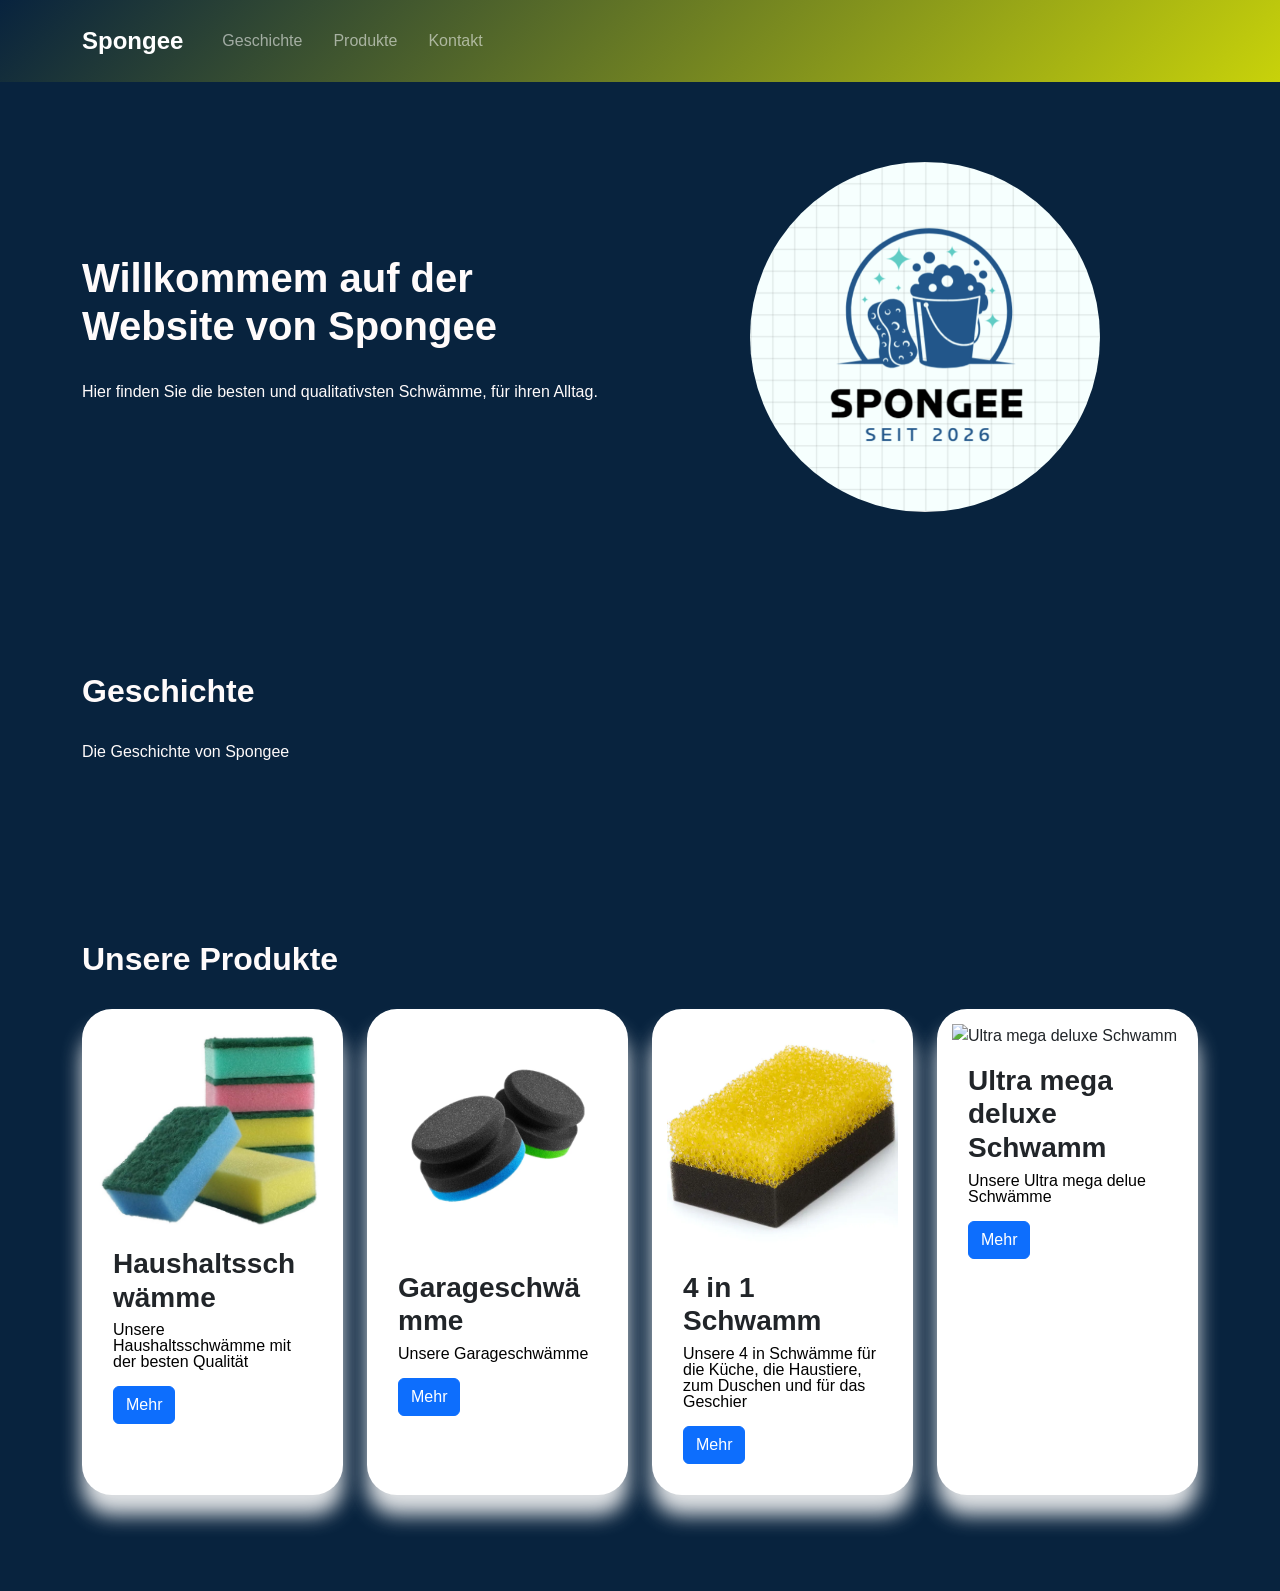
==== index.html @ 1c4dd269 "start Webpage was created" ====
<!DOCTYPE html>
<html lang="de">

<head>

    <meta charset="utf-8">

    <meta name="viewport" content="width=device-width, initial-scale=1">

    <title>Spongee</title>

    <!-- Favicon -->
    <link rel="icon" type="image/png" href="images/sponge.png">

    <!-- Bootstrap -->
    <link href="https://cdn.jsdelivr.net/npm/bootstrap@5.3.8/dist/css/bootstrap.min.css" rel="stylesheet">

    <!-- Eigenes CSS -->
    <link rel="stylesheet" href="style.css">

</head>

<body>

    <!-- NAVIGATION -->
    <header class="sticky-top">

        <nav class="navbar navbar-expand-lg bg-dark navbar-dark">

            <div class="container">

                <a class="navbar-brand" href="#">
                    Spongee
                </a>

                <button class="navbar-toggler"
                        type="button"
                        data-bs-toggle="collapse"
                        data-bs-target="#navigation">

                    <span class="navbar-toggler-icon"></span>

                </button>

                <div class="collapse navbar-collapse" id="navigation">

                    <div class="navbar-nav">

                        <a class="nav-link" href="#Geschichte">
                            Geschichte
                        </a>

                        <a class="nav-link" href="#Produkte">
                            Produkte
                        </a>

                        <a class="nav-link" href="#Kontakt">
                            Kontakt
                        </a>

                    </div>

                </div>

            </div>

        </nav>

    </header>

      <!-- STARTSEITE -->
    <section id="start">

        <div class="container">

            <div class="row align-items-center">

                <div class="col-md-6">

                    <h1>
                        Willkommem auf der Website von Spongee
                    </h1>

                    <p>
                        Hier finden Sie die besten und qualitativsten Schwämme, für ihren Alltag.
                    </p>

                </div>

                <div class="col-md-6 text-center">

                    <img src="images/spongee-logo.png"
                         alt="Logo von Spongee "
                         class="logo">

                </div>

            </div>

        </div>

    </section>


    <!-- Die Geschichte von Spongee-->
    <section id="Geschichte">

        <div class="container">

            <h2>
                Geschichte
            </h2>

            <p>
                Die Geschichte von Spongee
            </p>

        </div>

    </section>

    <!-- PRODUKT 1 -->
    <section id="Produkte">

        <div class="container">

            <h2>
                Unsere Produkte
            </h2>

            <div class="row">


                <!-- Haushalt -->
                <div class="col-md-3 mb-3">

                    <div class="card produkt1-card h-100">

                        <img src="images/haushalts-schwämme.jpg"
                             class="produkt-hintergrund"
                             alt="Haushaltschwämme">

                        <div class="card-body produkt1-inhalt">

                            <h3 class="card-title">
                                Haushaltsschwämme
                            </h3>

                            <p class="card-text">
                                Unsere Haushaltsschwämme
                                mit der besten Qualität
                            </p>

                            <button type="button"
                                    class="btn btn-primary"
                                    data-bs-toggle="modal"
                                    data-bs-target="#produkt1">

                                Mehr

                            </button>

                        </div>

                    </div>

                </div>

                 <!-- PRODUKT 2 -->
        <div class="col-md-3 mb-3">

        <div class="card produkt2-card h-100">

        <img src="images/garageschwämme.jpg"
             class="projekt-hintergrund"
             alt="garageschwämme">

        <div class="card-body produkt2-inhalt">

            <h3 class="card-title">
                Garageschwämme
            </h3>

            <p class="card-text">
                Unsere Garageschwämme
            </p>

            <button type="button"
             class="btn btn-primary"
          data-bs-toggle="modal"
           data-bs-target="#produkt2">

                 Mehr

        </button>

        </div>

    </div>

</div>

<!-- PRODUKT 3 -->
<div class="col-md-3 mb-3">

    <div class="card produkt3-card h-100">

        <img src="images/4 in 1 Schwamm.jpg"
             class="projekt-hintergrund"
             alt="4 in 1 Schwamm">

        <div class="card-body produkt3-inhalt">

            <h3 class="card-title">
                4 in 1 Schwamm
            </h3>

            <p class="card-text">
                Unsere 4 in Schwämme für die Küche, die Haustiere,
                zum Duschen und für das Geschier 
            </p>

            <button type="button"
                    class="btn btn-primary"
                    data-bs-toggle="modal"
                    data-bs-target="#produkt3">
                Mehr
            </button>

        </div>

    </div>

</div>

<!--PRODUKT 4-->

<div class="col-md-3 mb-3">

    <div class="card produkt4-card h-100">

        <img src="images/ Schwamm.jpg"
             class="projekt-hintergrund"
             alt="Ultra mega deluxe Schwamm">

        <div class="card-body produkt4-inhalt">

            <h3 class="card-title">
                Ultra mega deluxe Schwamm
            </h3>

            <p class="card-text">
                Unsere Ultra mega delue Schwämme
            </p>

            <button type="button"
                    class="btn btn-primary"
                    data-bs-toggle="modal"
                    data-bs-target="#produkt4">
                Mehr
            </button>

        </div>

    </div>

</div>
---- style.css ----
body {
    font-family: Arial, Helvetica, sans-serif;
    margin: 0;
    background-color: rgb(8, 35, 62);
    color: rgb(255, 251, 251);
}

section {
    padding: 80px 0;
}

h1,
h2 {
    margin-bottom: 30px;
    font-weight: 700;
}

/* Navigation */

.navbar {
    padding: 18px 0;
    position: sticky;
    top: 0;
    z-index: 1000;
}

.navbar-brand {
    font-size: 1.5rem;
    font-weight: bold;
}

.nav-link {
    margin-left: 15px;
}

.navbar {
background: linear-gradient(135deg, rgb(8, 35, 62), rgb(200, 210, 10)) !important;
}

/* Geschichte von Spongee*/

#ueber-mich {
    background-color: #fbfafa;
    text-align: center;
}

#ueber-mich p {
    max-width: 700px;
    margin: 0 auto;
    font-size: 1.1rem;
    line-height: 1.7;
}

/* Produkte */

#produkt {
    background-color: #f4f6f8;
}

#produkt h2 {
    text-align: center;
}

.card {
    height: 100%;
    border: none;
    border-radius: 30px;
    padding: 15px;
    box-shadow: 0 20px 20px rgba(248, 248, 248, 0.895);
}

.card-title {
    font-weight: bold;
}

.card-text {
    color: #000000;
    line-height: 1;
}
/* Logo */

.logo {
    width: 350px;
    height: 350px;
    object-fit: cover;
    border-radius: 50%;
}
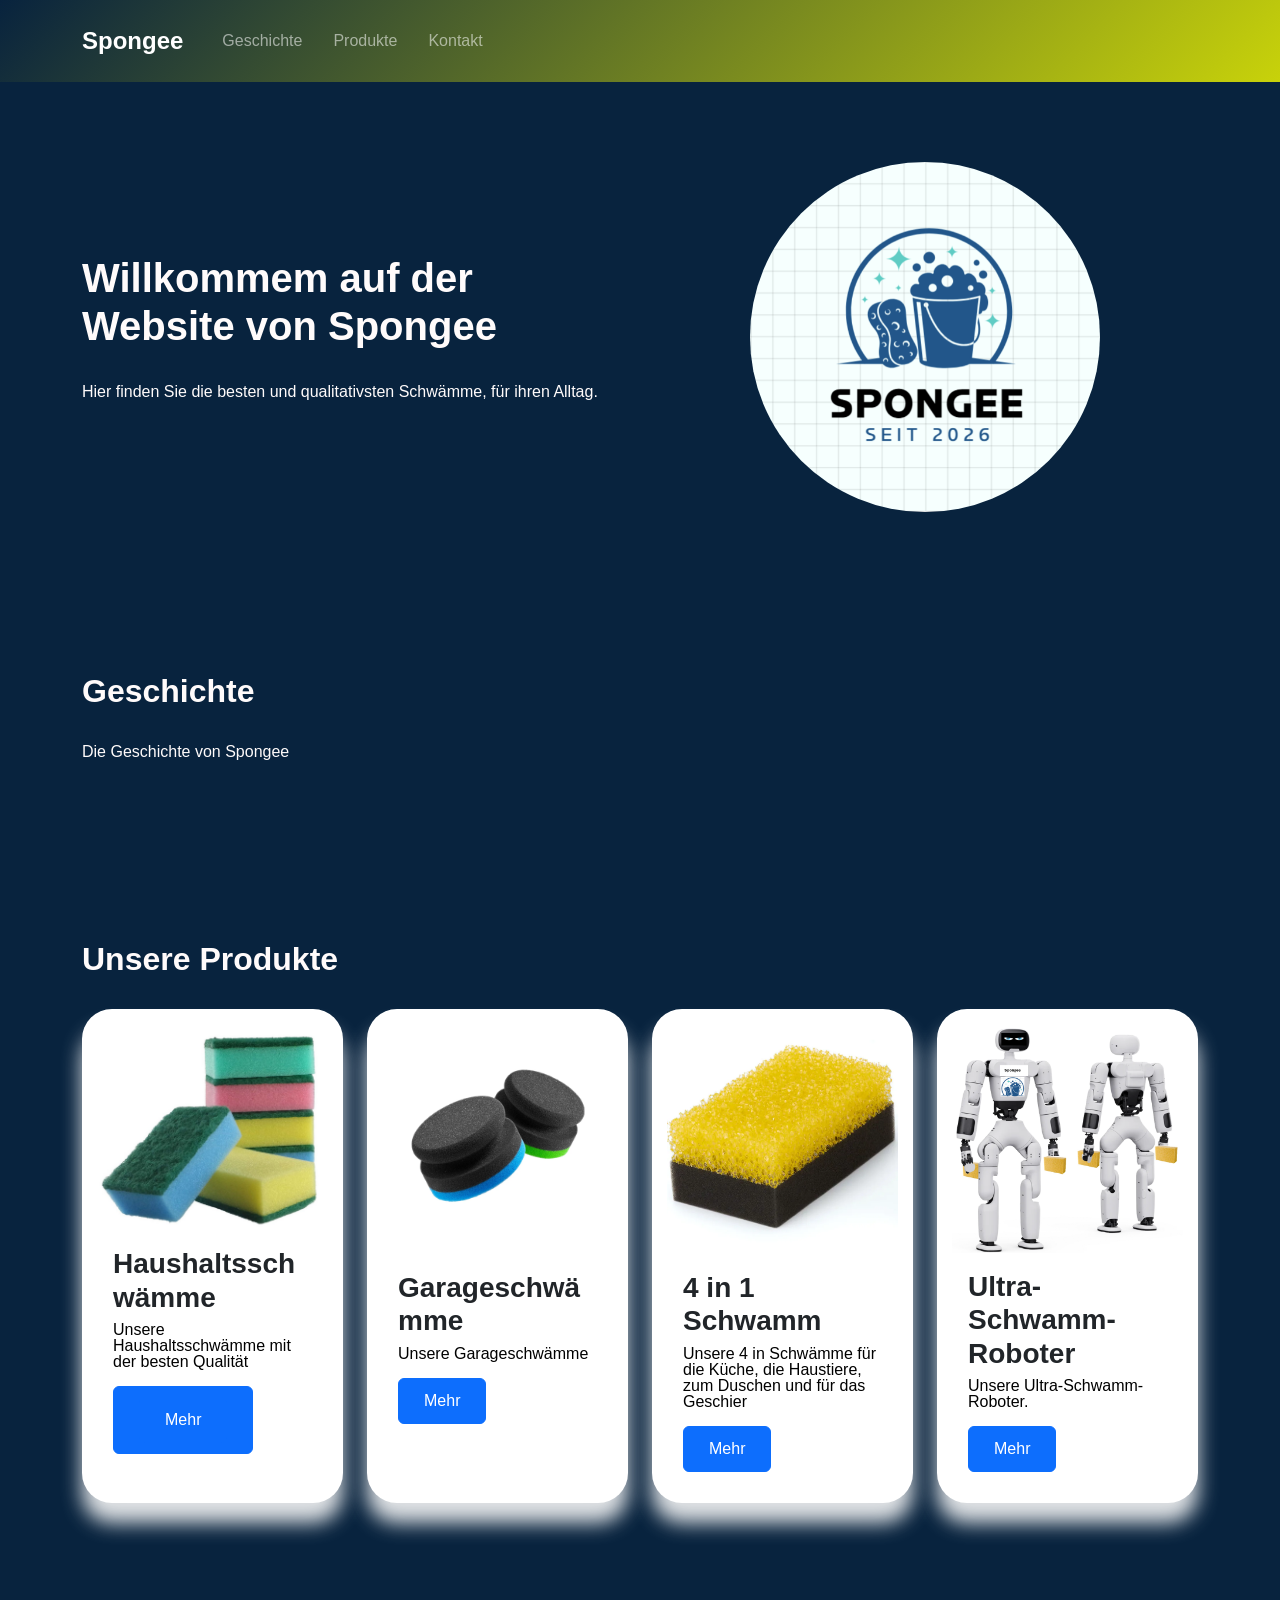
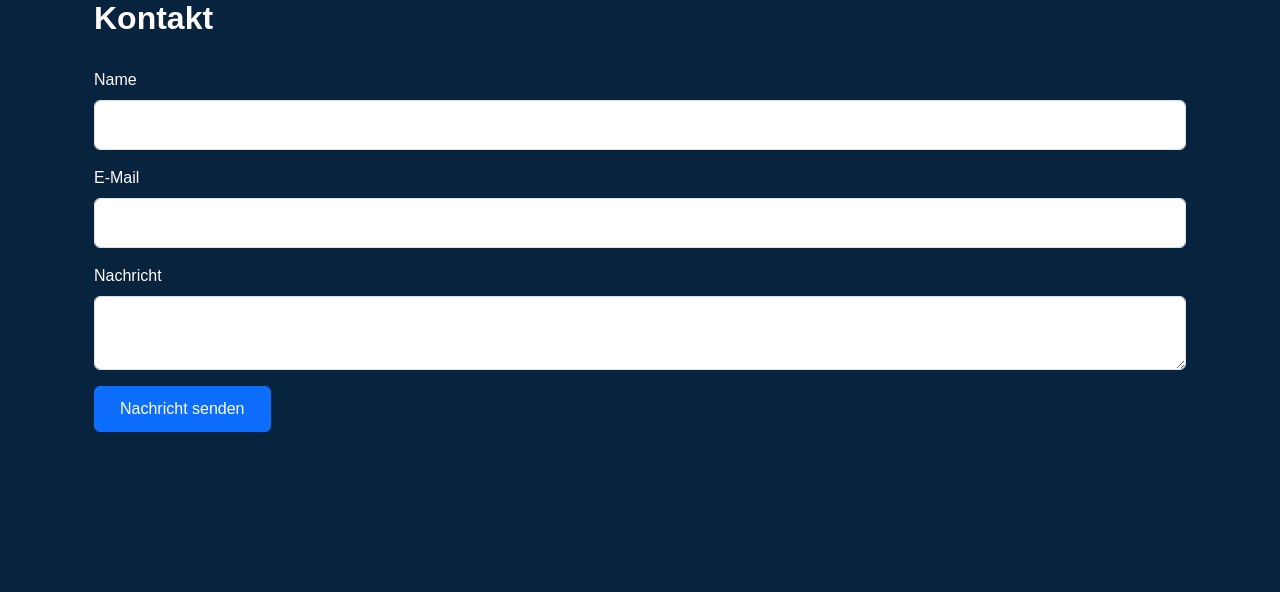
==== commit bc626cf7: "Website Startmene improved" ====
--- a/index.html
+++ b/index.html
@@ -153,10 +153,10 @@
 
                             <button type="button"
                                     class="btn btn-primary"
-                                    data-bs-toggle="modal"
                                     data-bs-target="#produkt1">
-
-                                Mehr
+                                <a href="haushaltsschwämme.html" class="btn btn-primary">
+                                    Mehr
+                                    </a>
 
                             </button>
 
@@ -187,7 +187,6 @@
 
             <button type="button"
              class="btn btn-primary"
-          data-bs-toggle="modal"
            data-bs-target="#produkt2">
 
                  Mehr
@@ -222,7 +221,6 @@
 
             <button type="button"
                     class="btn btn-primary"
-                    data-bs-toggle="modal"
                     data-bs-target="#produkt3">
                 Mehr
             </button>
@@ -239,23 +237,22 @@
 
     <div class="card produkt4-card h-100">
 
-        <img src="images/ Schwamm.jpg"
+        <img src="images/Ultra-Schwamm-Roboter.png"
              class="projekt-hintergrund"
-             alt="Ultra mega deluxe Schwamm">
+             alt="Ultra-Schwamm-Roboter">
 
         <div class="card-body produkt4-inhalt">
 
             <h3 class="card-title">
-                Ultra mega deluxe Schwamm
+                Ultra-Schwamm-Roboter
             </h3>
 
             <p class="card-text">
-                Unsere Ultra mega delue Schwämme
+                Unsere Ultra-Schwamm-Roboter.
             </p>
 
             <button type="button"
                     class="btn btn-primary"
-                    data-bs-toggle="modal"
                     data-bs-target="#produkt4">
                 Mehr
             </button>
@@ -266,3 +263,67 @@
 
 </div>
 
+        <!-- KONTAKT -->
+     <section id="Kontakt">
+
+        <div class="container">
+
+            <h2>
+                Kontakt
+            </h2>
+
+            <form>
+
+                <div class="mb-3">
+
+                    <label for="name" class="form-label">
+                        Name
+                    </label>
+
+                    <input type="text"
+                           class="form-control"
+                           id="name">
+
+                </div>
+
+
+                <div class="mb-3">
+
+                    <label for="email" class="form-label">
+                        E-Mail
+                    </label>
+
+                    <input type="email"
+                           class="form-control"
+                           id="email">
+
+                </div>
+
+
+                <div class="mb-3">
+
+                    <label for="nachricht" class="form-label">
+                        Nachricht
+                    </label>
+
+                    <textarea class="form-control"
+                              id="nachricht"
+                              rows="2">
+                    </textarea>
+
+                </div>
+
+
+                <button type="submit"
+                        class="btn btn-primary">
+
+                    Nachricht senden
+
+                </button>
+
+            </form>
+
+        </div>
+
+    </section>
+
--- a/style.css
+++ b/style.css
@@ -85,3 +85,29 @@
     object-fit: cover;
     border-radius: 50%;
 }
+    /* Kontakt */
+
+    #kontakt {
+    background-color: white;
+    }
+
+    #kontakt form {
+    max-width: 700px;
+    margin: 0 auto;
+    }
+
+    #kontakt h2 {
+    text-align: center;
+    }
+
+    .form-control {
+    padding: 12px;
+    }
+
+    #kontakt textarea {
+    resize: none;
+    }
+
+    .btn {
+    padding: 10px 25px;
+    }
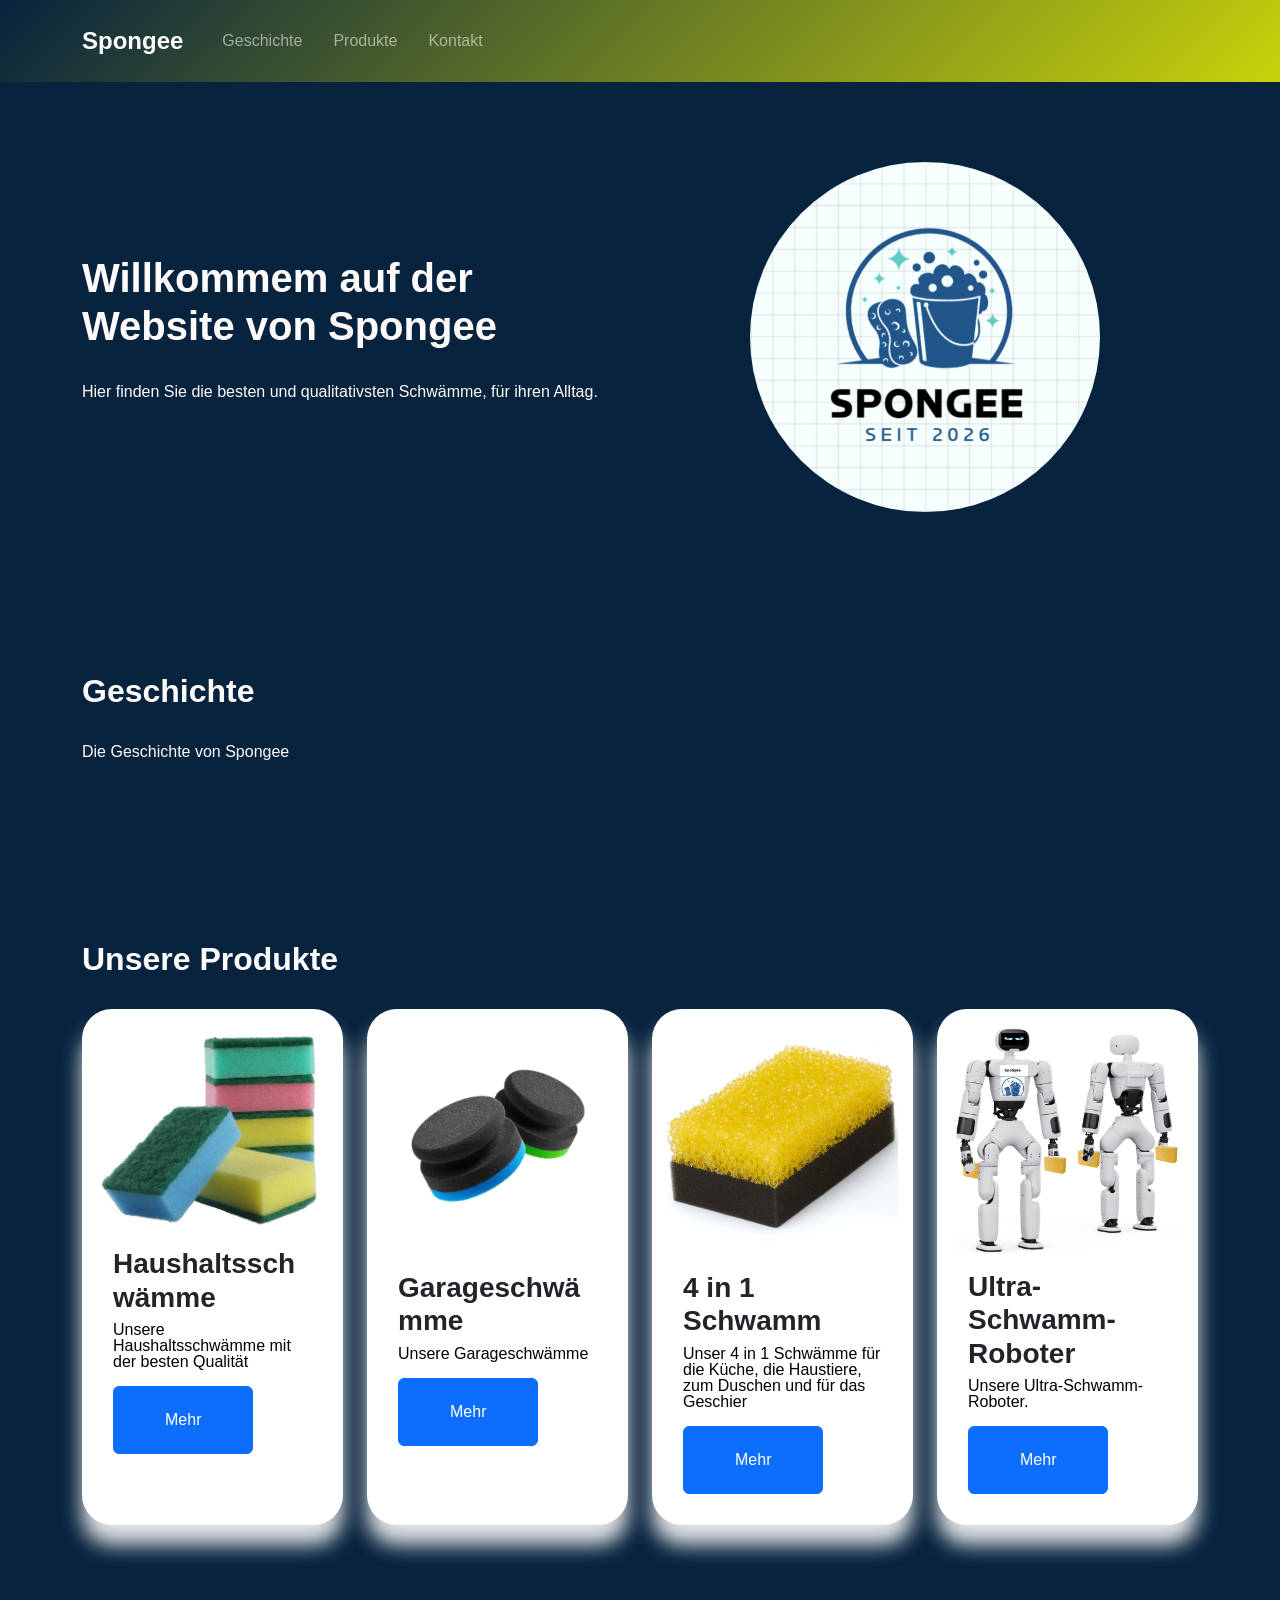
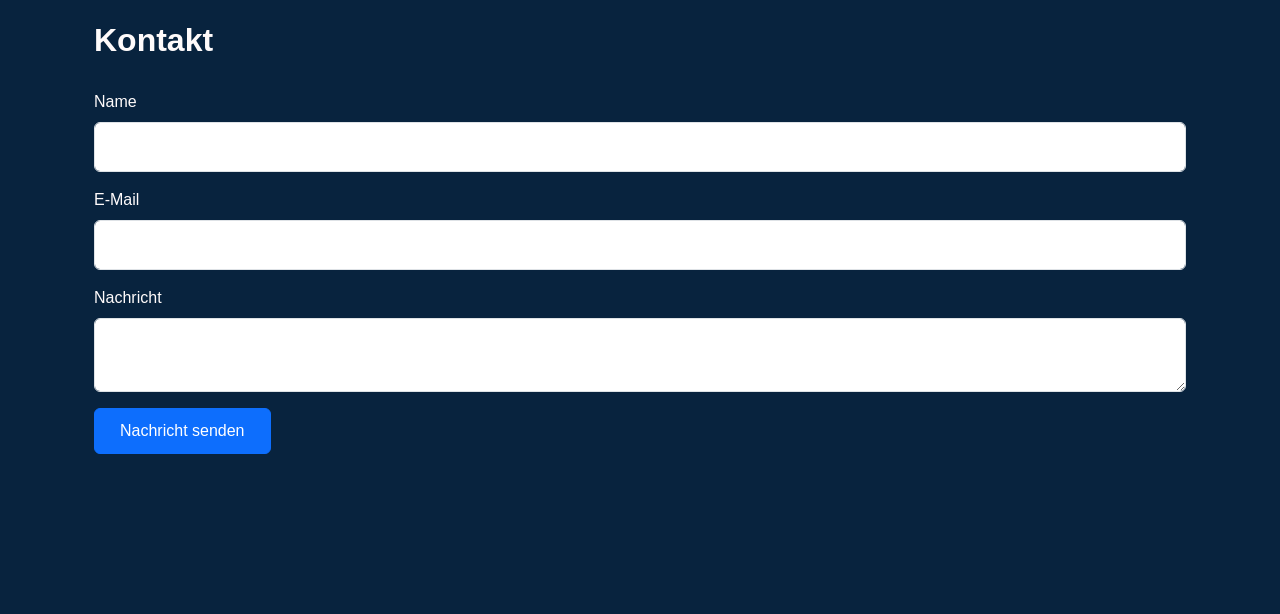
==== commit 4018811a: "More htmls" ====
--- a/index.html
+++ b/index.html
@@ -186,11 +186,11 @@
             </p>
 
             <button type="button"
-             class="btn btn-primary"
-           data-bs-target="#produkt2">
-
-                 Mehr
-
+                                    class="btn btn-primary"
+                                    data-bs-target="#produkt1">
+                                <a href="garageschwämme.html" class="btn btn-primary">
+                                    Mehr
+                                    </a>
         </button>
 
         </div>
@@ -215,15 +215,16 @@
             </h3>
 
             <p class="card-text">
-                Unsere 4 in Schwämme für die Küche, die Haustiere,
+                Unser 4 in 1 Schwämme für die Küche, die Haustiere,
                 zum Duschen und für das Geschier 
             </p>
 
-            <button type="button"
-                    class="btn btn-primary"
-                    data-bs-target="#produkt3">
-                Mehr
-            </button>
+             <button type="button"
+                                    class="btn btn-primary"
+                                    data-bs-target="#produkt1">
+                                <a href="4 in 1 Schwamm.html" class="btn btn-primary">
+                                    Mehr
+                                    </a>
 
         </div>
 
@@ -251,11 +252,12 @@
                 Unsere Ultra-Schwamm-Roboter.
             </p>
 
-            <button type="button"
-                    class="btn btn-primary"
-                    data-bs-target="#produkt4">
-                Mehr
-            </button>
+             <button type="button"
+                                    class="btn btn-primary"
+                                    data-bs-target="#produkt1">
+                                <a href="ultra-Schwamm-Roboter.html" class="btn btn-primary">
+                                    Mehr
+                                    </a>
 
         </div>
 
